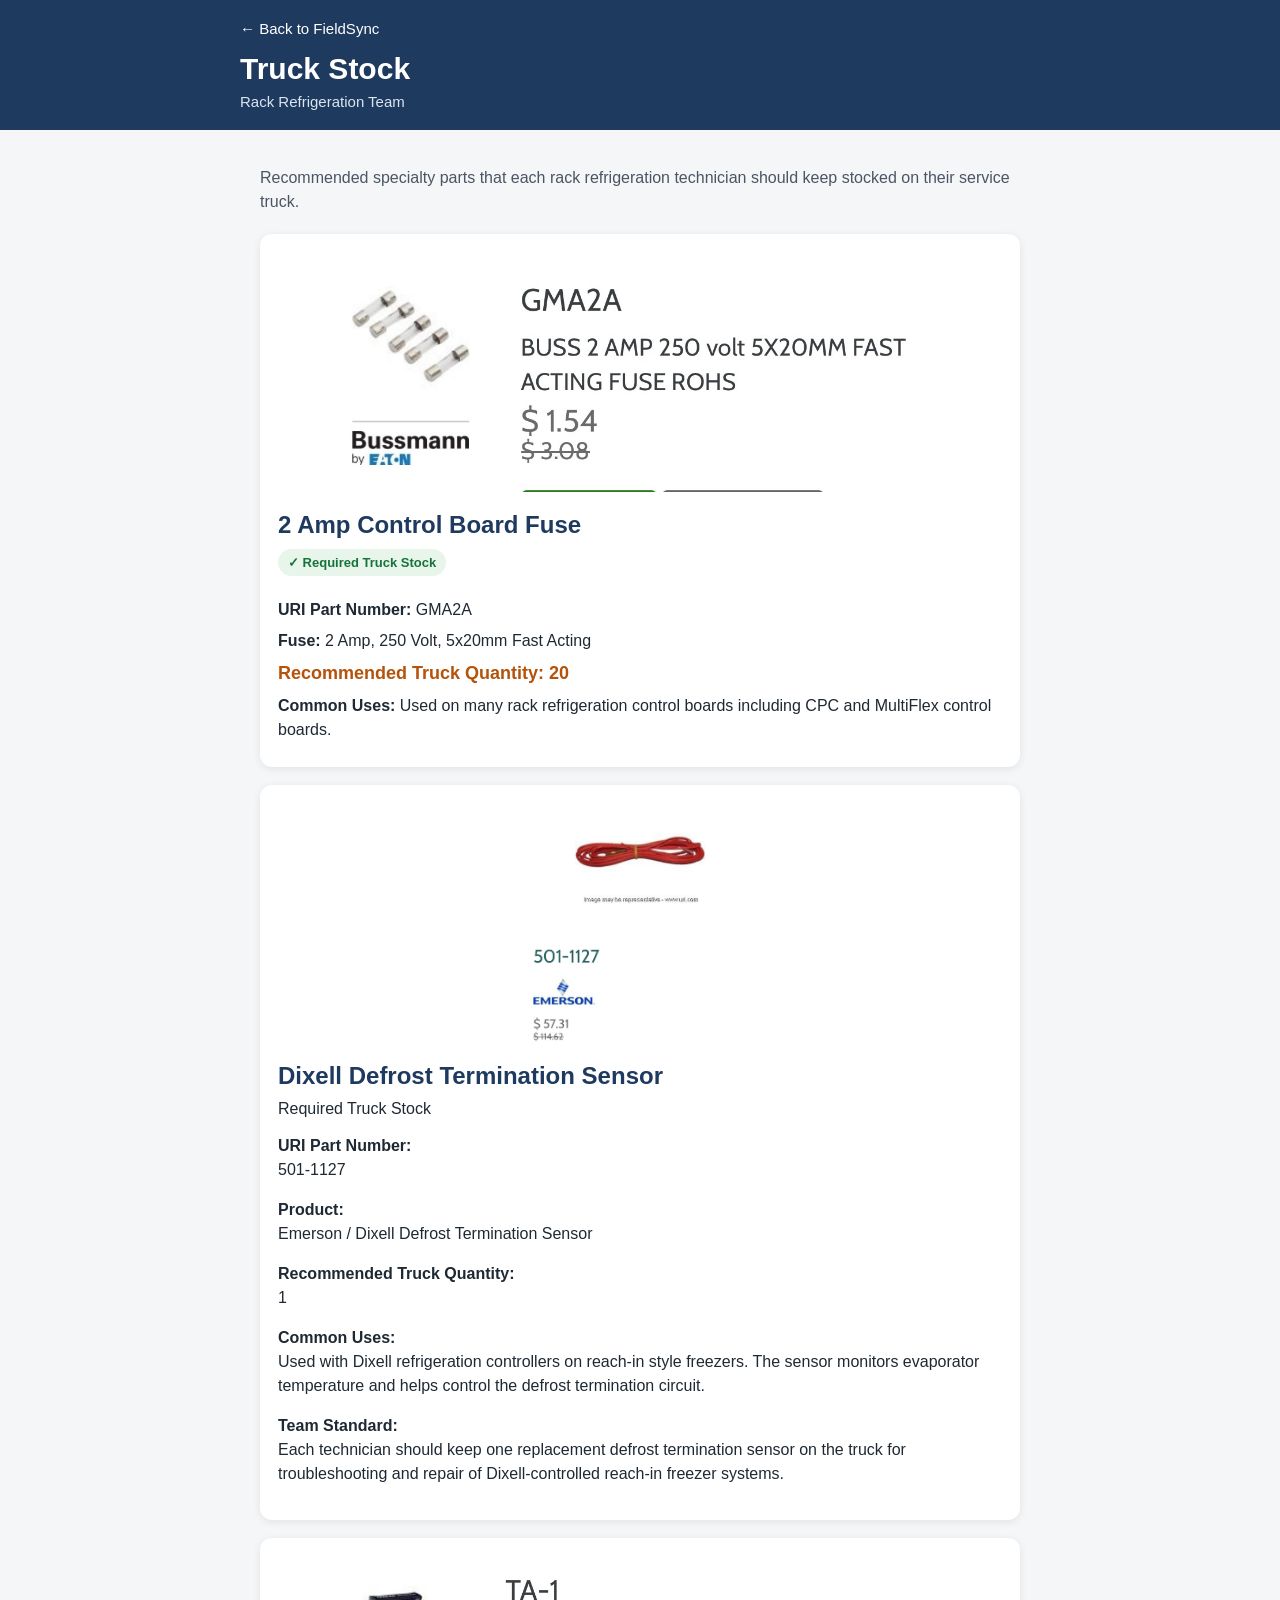
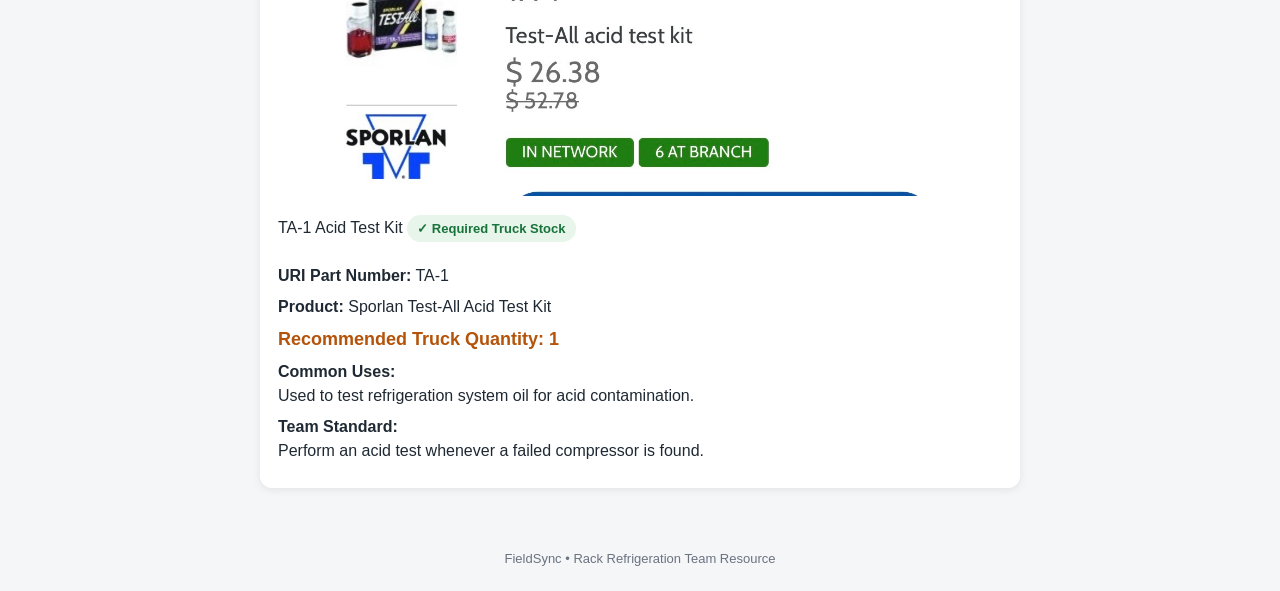
==== truck-stock.html @ 48ecdbd1 "Update truck-stock.html" ====
<!DOCTYPE html>
<html lang="en">
<head>
  <meta charset="UTF-8">
  <meta name="viewport" content="width=device-width, initial-scale=1.0">

  <title>Truck Stock | FieldSync</title>

  <style>
    * {
      box-sizing: border-box;
    }

    body {
      margin: 0;
      font-family: Arial, Helvetica, sans-serif;
      background: #f4f6f8;
      color: #1f2933;
    }

    header {
      background: #1f3a5f;
      color: white;
      padding: 20px;
    }

    .header-content {
      max-width: 800px;
      margin: auto;
    }

    .back-link {
      color: white;
      text-decoration: none;
      font-size: 15px;
      display: inline-block;
      margin-bottom: 15px;
    }

    h1 {
      margin: 0;
      font-size: 30px;
    }

    .subtitle {
      margin-top: 7px;
      margin-bottom: 0;
      color: #dbe5f0;
      font-size: 15px;
    }

    main {
      max-width: 800px;
      margin: auto;
      padding: 20px;
    }

    .intro {
      margin-bottom: 20px;
      line-height: 1.5;
      color: #4b5563;
    }

    .part-card {
      background: white;
      border-radius: 12px;
      padding: 18px;
      margin-bottom: 18px;
      box-shadow: 0 2px 8px rgba(0,0,0,0.08);
    }

    .part-image {
      width: 100%;
      max-height: 240px;
      object-fit: contain;
      border-radius: 8px;
      background: white;
      margin-bottom: 15px;
    }

    .part-title {
      margin: 0 0 10px 0;
      font-size: 24px;
      color: #1f3a5f;
    }

    .required {
      display: inline-block;
      background: #e7f5ea;
      color: #18733b;
      font-weight: bold;
      font-size: 13px;
      padding: 6px 10px;
      border-radius: 20px;
      margin-bottom: 15px;
    }

    .part-info {
      margin: 7px 0;
      line-height: 1.5;
    }

    .quantity {
      font-size: 18px;
      font-weight: bold;
      color: #b45309;
    }

    footer {
      text-align: center;
      padding: 25px;
      color: #6b7280;
      font-size: 13px;
    }
  </style>
</head>

<body>

  <header>
    <div class="header-content">

      <a class="back-link" href="index.html">
        ← Back to FieldSync
      </a>

      <h1>Truck Stock</h1>

      <p class="subtitle">
        Rack Refrigeration Team
      </p>

    </div>
  </header>


  <main>

    <p class="intro">
      Recommended specialty parts that each rack refrigeration technician
      should keep stocked on their service truck.
    </p>


    <!-- ========================================= -->
    <!-- GMA2A 2 AMP FUSE -->
    <!-- ========================================= -->

    <div class="part-card">

      <img
        class="part-image"
        src="IMG_2164.jpeg"
        alt="GMA2A 2 Amp Fuse"
        onerror="this.style.display='none';"
      >

      <h2 class="part-title">
        2 Amp Control Board Fuse
      </h2>

      <div class="required">
        ✓ Required Truck Stock
      </div>

      <p class="part-info">
        <strong>URI Part Number:</strong> GMA2A
      </p>

      <p class="part-info">
        <strong>Fuse:</strong> 2 Amp, 250 Volt, 5x20mm Fast Acting
      </p>

      <p class="part-info quantity">
        Recommended Truck Quantity: 20
      </p>

      <p class="part-info">
        <strong>Common Uses:</strong>
        Used on many rack refrigeration control boards including
        CPC and MultiFlex control boards.
      </p>

    </div>


    <!-- ADD FUTURE PARTS BELOW THIS LINE -->
    
    <div class="part-card">

  <img
    class="part-image"
    src="IMG_2222.jpeg"
    alt="501-1127 Dixell Defrost Termination Sensor"
    onerror="this.style.display='none';"
  >

  <h2 class="part-title">Dixell Defrost Termination Sensor</h2>

  <div class="required-badge">Required Truck Stock</div>

  <div class="part-info">

    <p>
      <strong>URI Part Number:</strong><br>
      501-1127
    </p>

    <p>
      <strong>Product:</strong><br>
      Emerson / Dixell Defrost Termination Sensor
    </p>

    <p>
      <strong>Recommended Truck Quantity:</strong><br>
      1
    </p>

    <p>
      <strong>Common Uses:</strong><br>
      Used with Dixell refrigeration controllers on reach-in style freezers.
      The sensor monitors evaporator temperature and helps control the
      defrost termination circuit.
    </p>

    <p>
      <strong>Team Standard:</strong><br>
      Each technician should keep one replacement defrost termination
      sensor on the truck for troubleshooting and repair of Dixell-controlled
      reach-in freezer systems.
    </p>

  </div>

</div>
    
    <div class="part-card">

    <img class="part-image"
         src="IMG_2170.jpeg?v=2"
         alt="Sporlan TA-1 Acid Test Kit"
        

    <h2 class="part-title">TA-1 Acid Test Kit</h2>

    <div class="required">✓ Required Truck Stock</div>

    <p class="part-info">
        <strong>URI Part Number:</strong> TA-1
    </p>

    <p class="part-info">
        <strong>Product:</strong> Sporlan Test-All Acid Test Kit
    </p>

    <p class="part-info quantity">
        Recommended Truck Quantity: 1
    </p>

    <p class="part-info">
        <strong>Common Uses:</strong><br>
        Used to test refrigeration system oil for acid contamination.
    </p>

    <p class="part-info">
        <strong>Team Standard:</strong><br>
        Perform an acid test whenever a failed compressor is found.
    </p>

</div>


  </main>


  <footer>
    FieldSync • Rack Refrigeration Team Resource
  </footer>

</body>
</html>
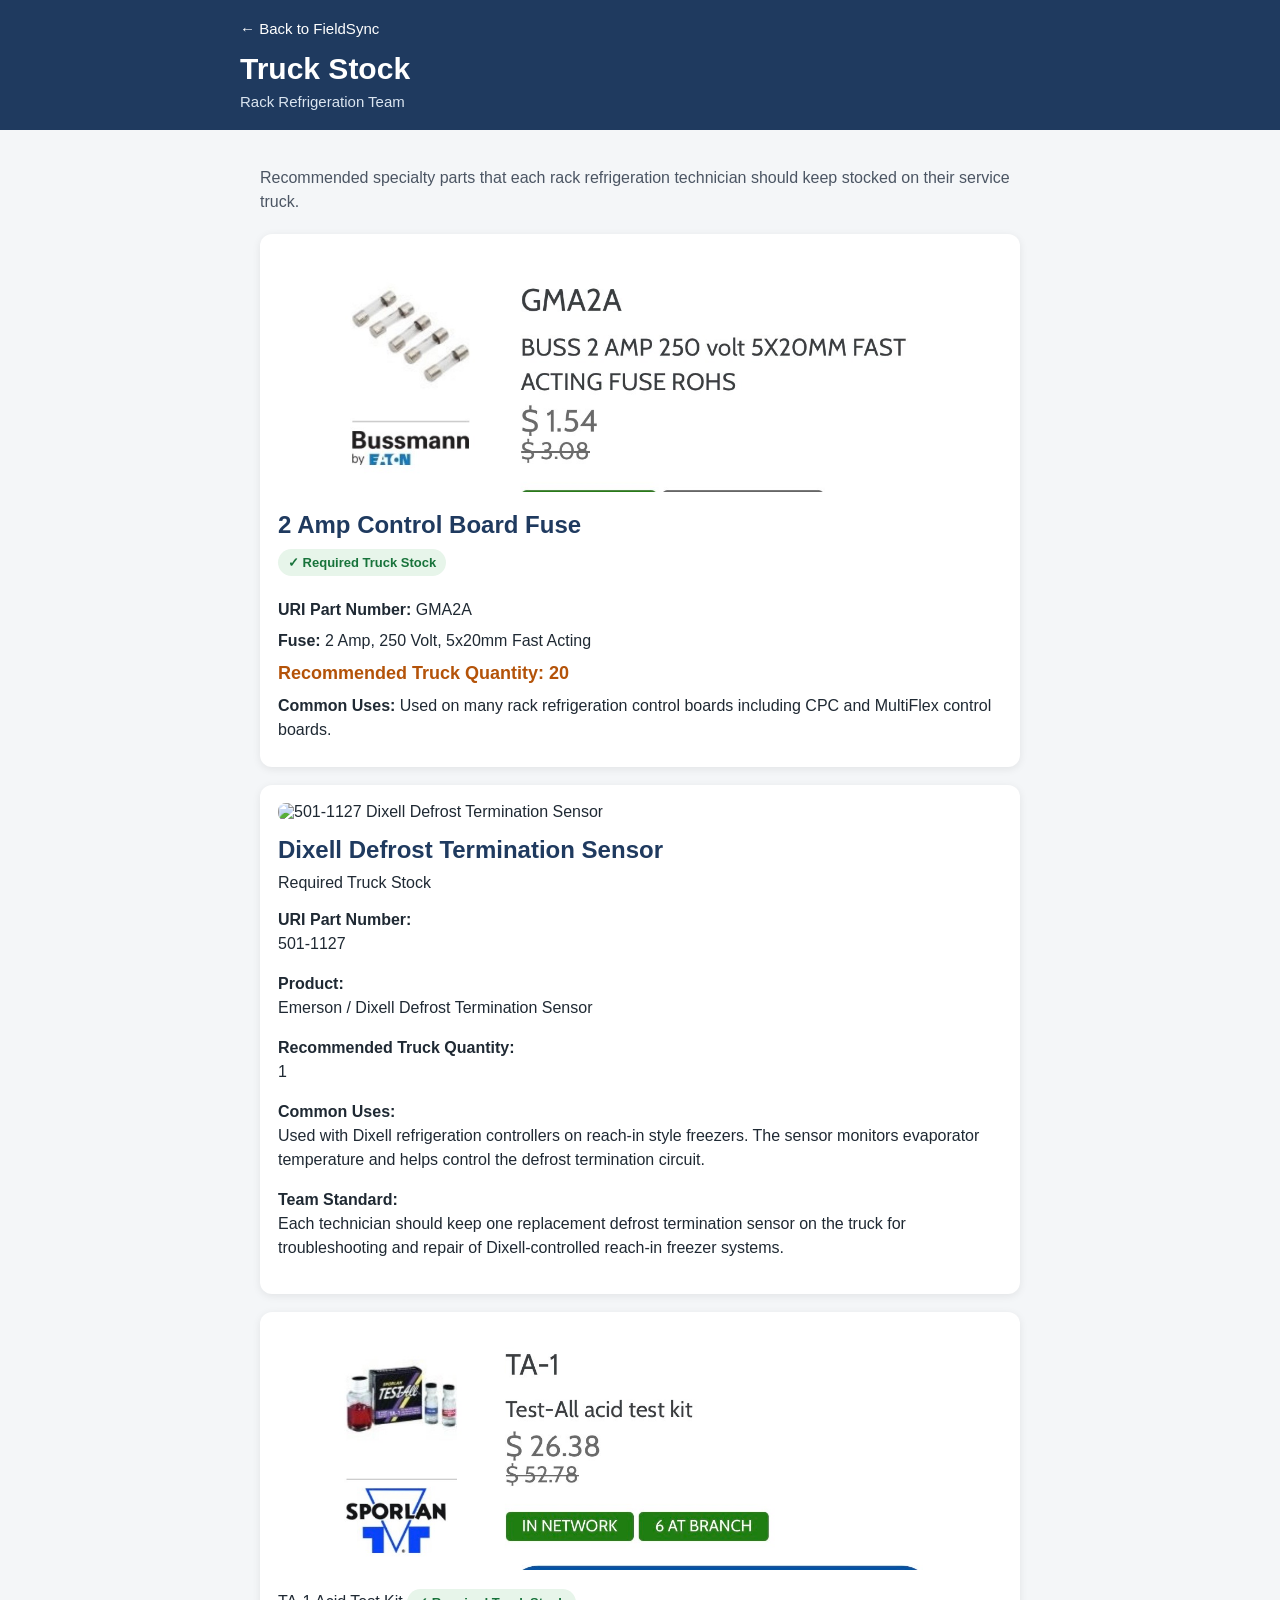
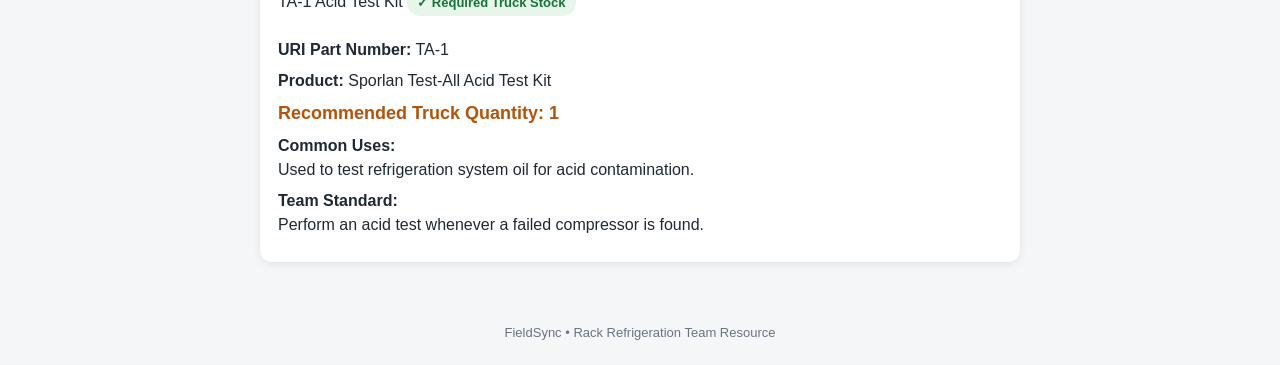
==== commit d9d1f00d: "Update truck-stock.html" ====
--- a/truck-stock.html
+++ b/truck-stock.html
@@ -189,11 +189,10 @@
     <div class="part-card">
 
   <img
-    class="part-image"
-    src="IMG_2222.jpeg"
-    alt="501-1127 Dixell Defrost Termination Sensor"
-    onerror="this.style.display='none';"
-  >
+  class="part-image"
+  src="https://raw.githubusercontent.com/KeithJuett/FieldSync/main/IMG_2222.jpeg"
+  alt="501-1127 Dixell Defrost Termination Sensor"
+>
 
   <h2 class="part-title">Dixell Defrost Termination Sensor</h2>
 
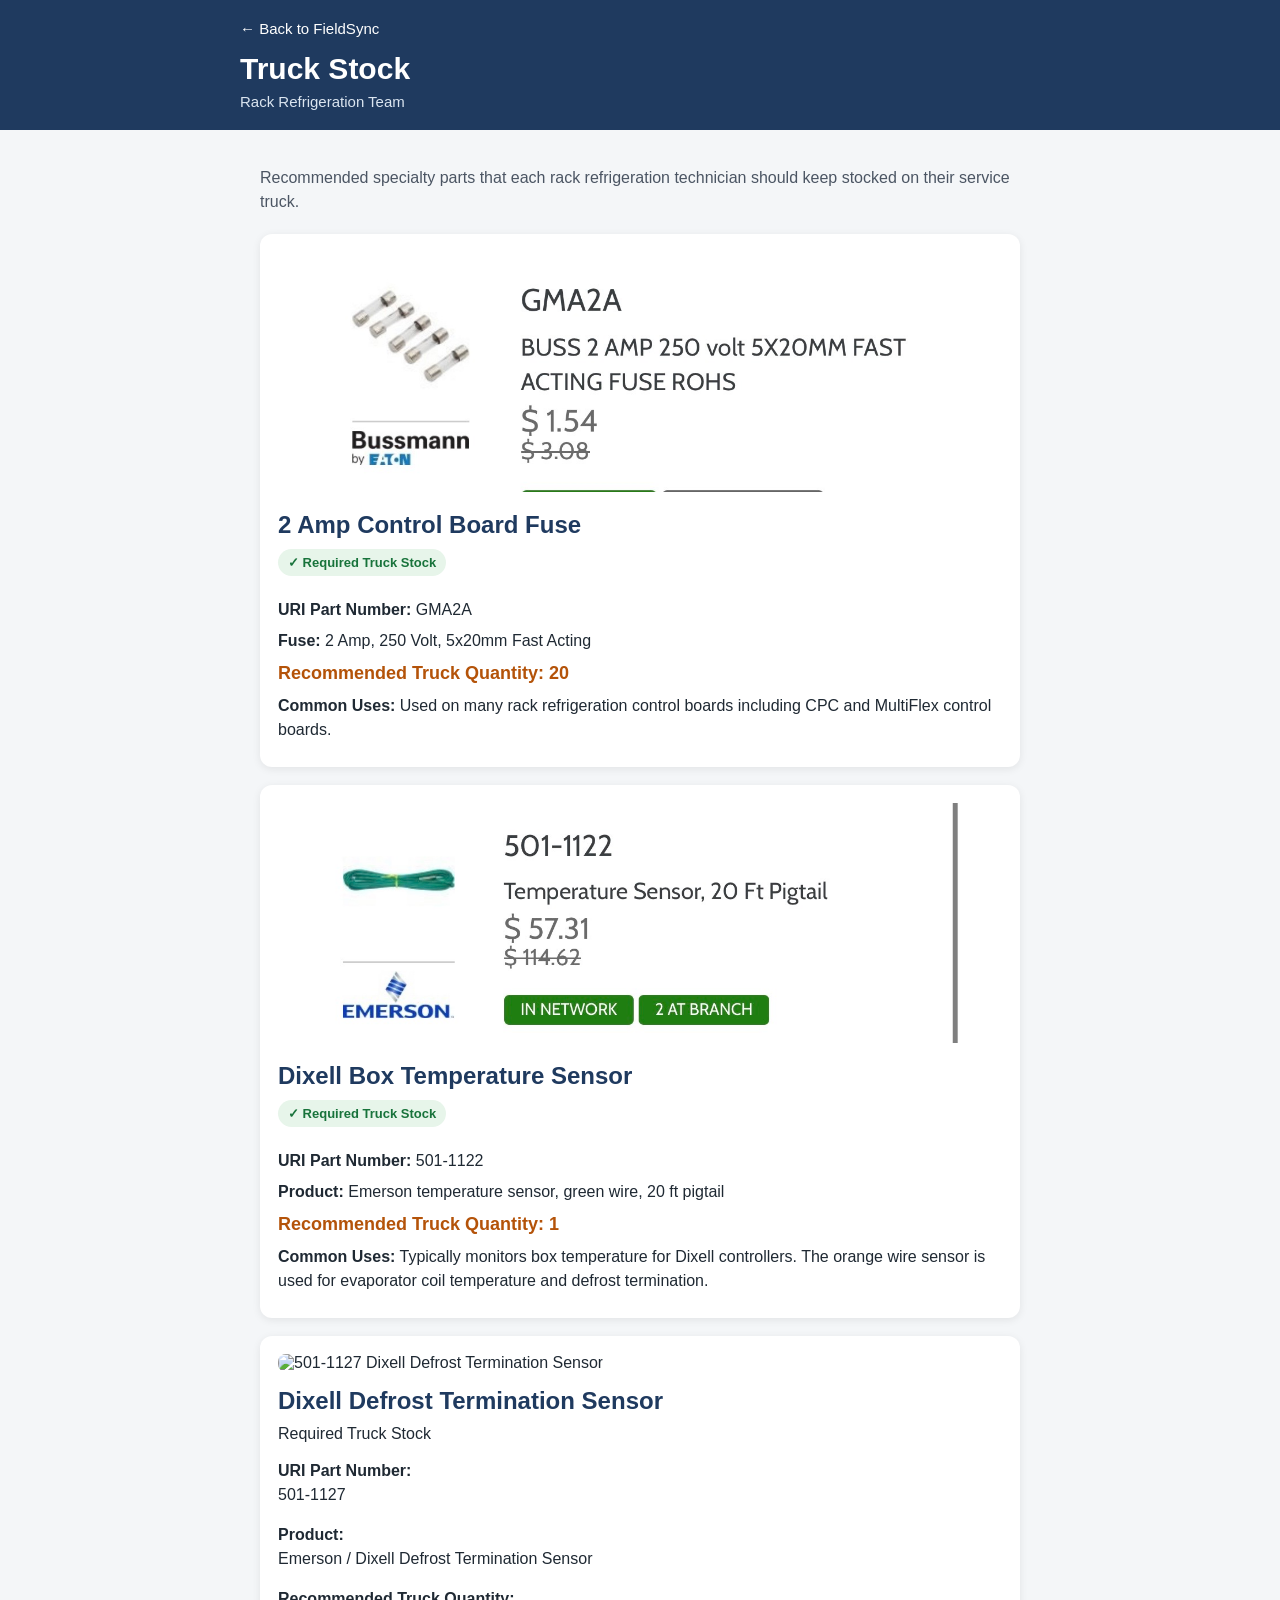
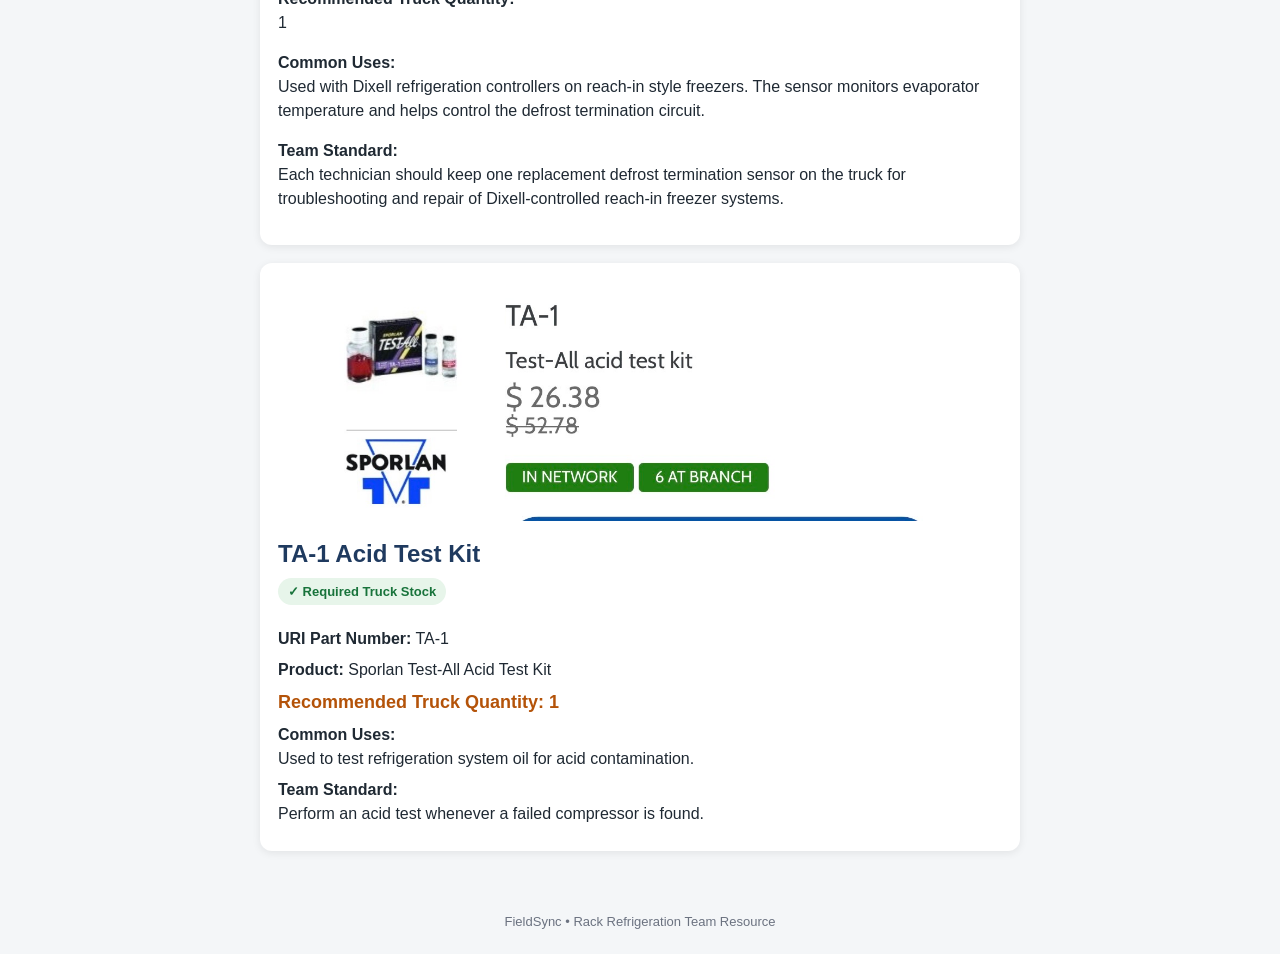
==== commit 40f23964: "Add Dixell box temperature sensor to truck stock" ====
--- a/truck-stock.html
+++ b/truck-stock.html
@@ -185,6 +185,19 @@
 
 
     <!-- ADD FUTURE PARTS BELOW THIS LINE -->
+
+    <!-- 501-1122 GREEN WIRE BOX TEMPERATURE SENSOR -->
+    <div class="part-card">
+      <img class="part-image" src="IMG_2226.jpg" alt="Emerson 501-1122 green wire temperature sensor, 20 foot pigtail">
+      <h2 class="part-title">Dixell Box Temperature Sensor</h2>
+      <div class="required">✓ Required Truck Stock</div>
+      <p class="part-info"><strong>URI Part Number:</strong> 501-1122</p>
+      <p class="part-info"><strong>Product:</strong> Emerson temperature sensor, green wire, 20 ft pigtail</p>
+      <p class="part-info quantity">Recommended Truck Quantity: 1</p>
+      <p class="part-info"><strong>Common Uses:</strong> Typically monitors box temperature for Dixell controllers. The orange wire sensor is used for evaporator coil temperature and defrost termination.</p>
+    </div>
+
+
     
     <div class="part-card">
 
@@ -238,7 +251,8 @@
     <img class="part-image"
          src="IMG_2170.jpeg?v=2"
          alt="Sporlan TA-1 Acid Test Kit"
-        
+    >
+
 
     <h2 class="part-title">TA-1 Acid Test Kit</h2>
 
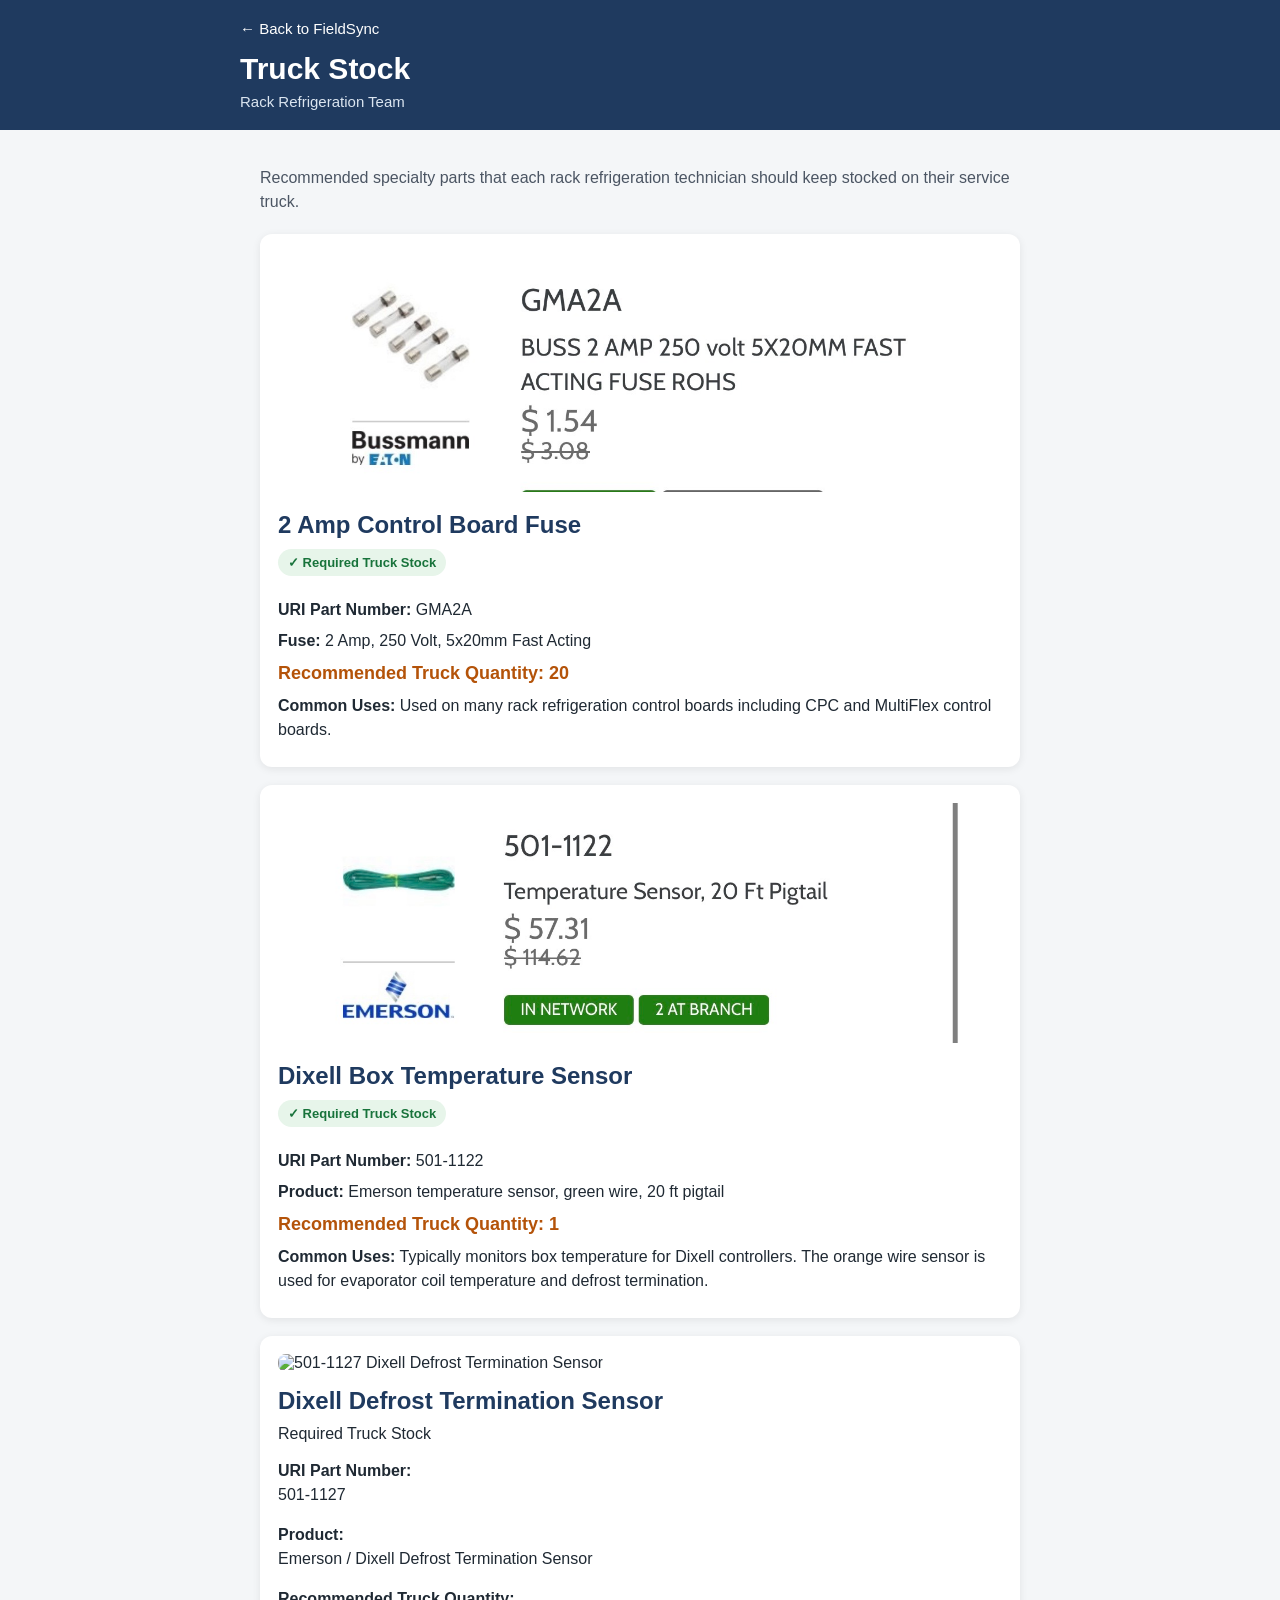
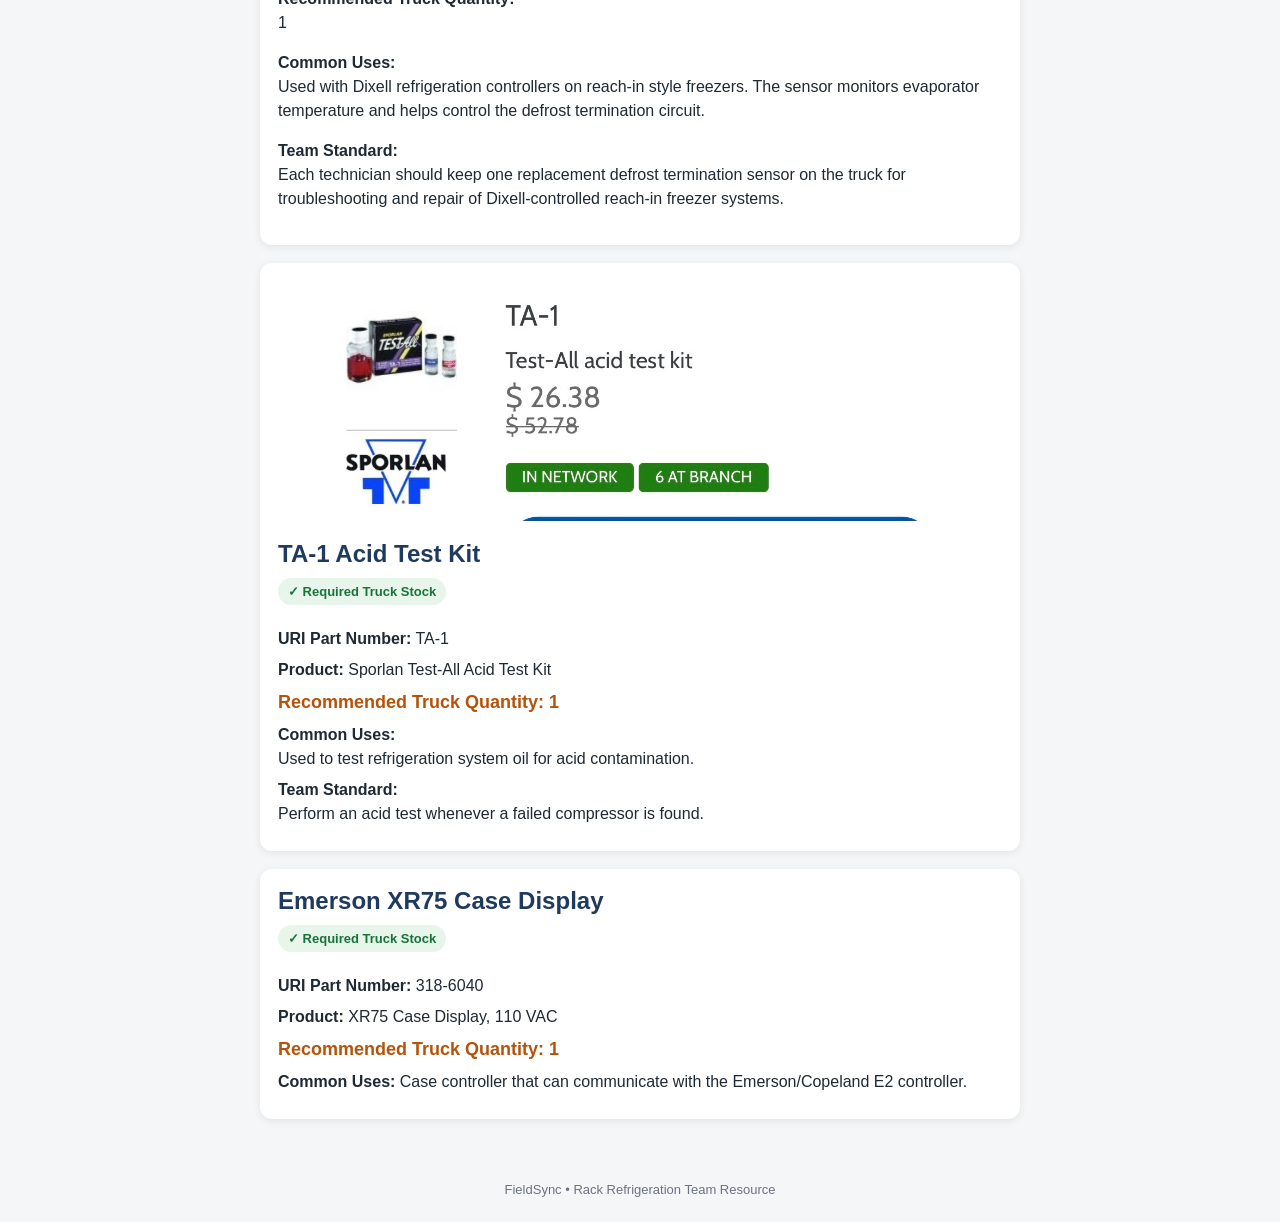
==== commit 2e30dc2d: "Add Emerson XR75 case display to truck stock" ====
--- a/truck-stock.html
+++ b/truck-stock.html
@@ -283,6 +283,17 @@
 </div>
 
 
+    <!-- EMERSON XR75 CASE DISPLAY -->
+    <div class="part-card">
+      <h2 class="part-title">Emerson XR75 Case Display</h2>
+      <div class="required">✓ Required Truck Stock</div>
+      <p class="part-info"><strong>URI Part Number:</strong> 318-6040</p>
+      <p class="part-info"><strong>Product:</strong> XR75 Case Display, 110 VAC</p>
+      <p class="part-info quantity">Recommended Truck Quantity: 1</p>
+      <p class="part-info"><strong>Common Uses:</strong> Case controller that can communicate with the Emerson/Copeland E2 controller.</p>
+    </div>
+
+
   </main>
 
 
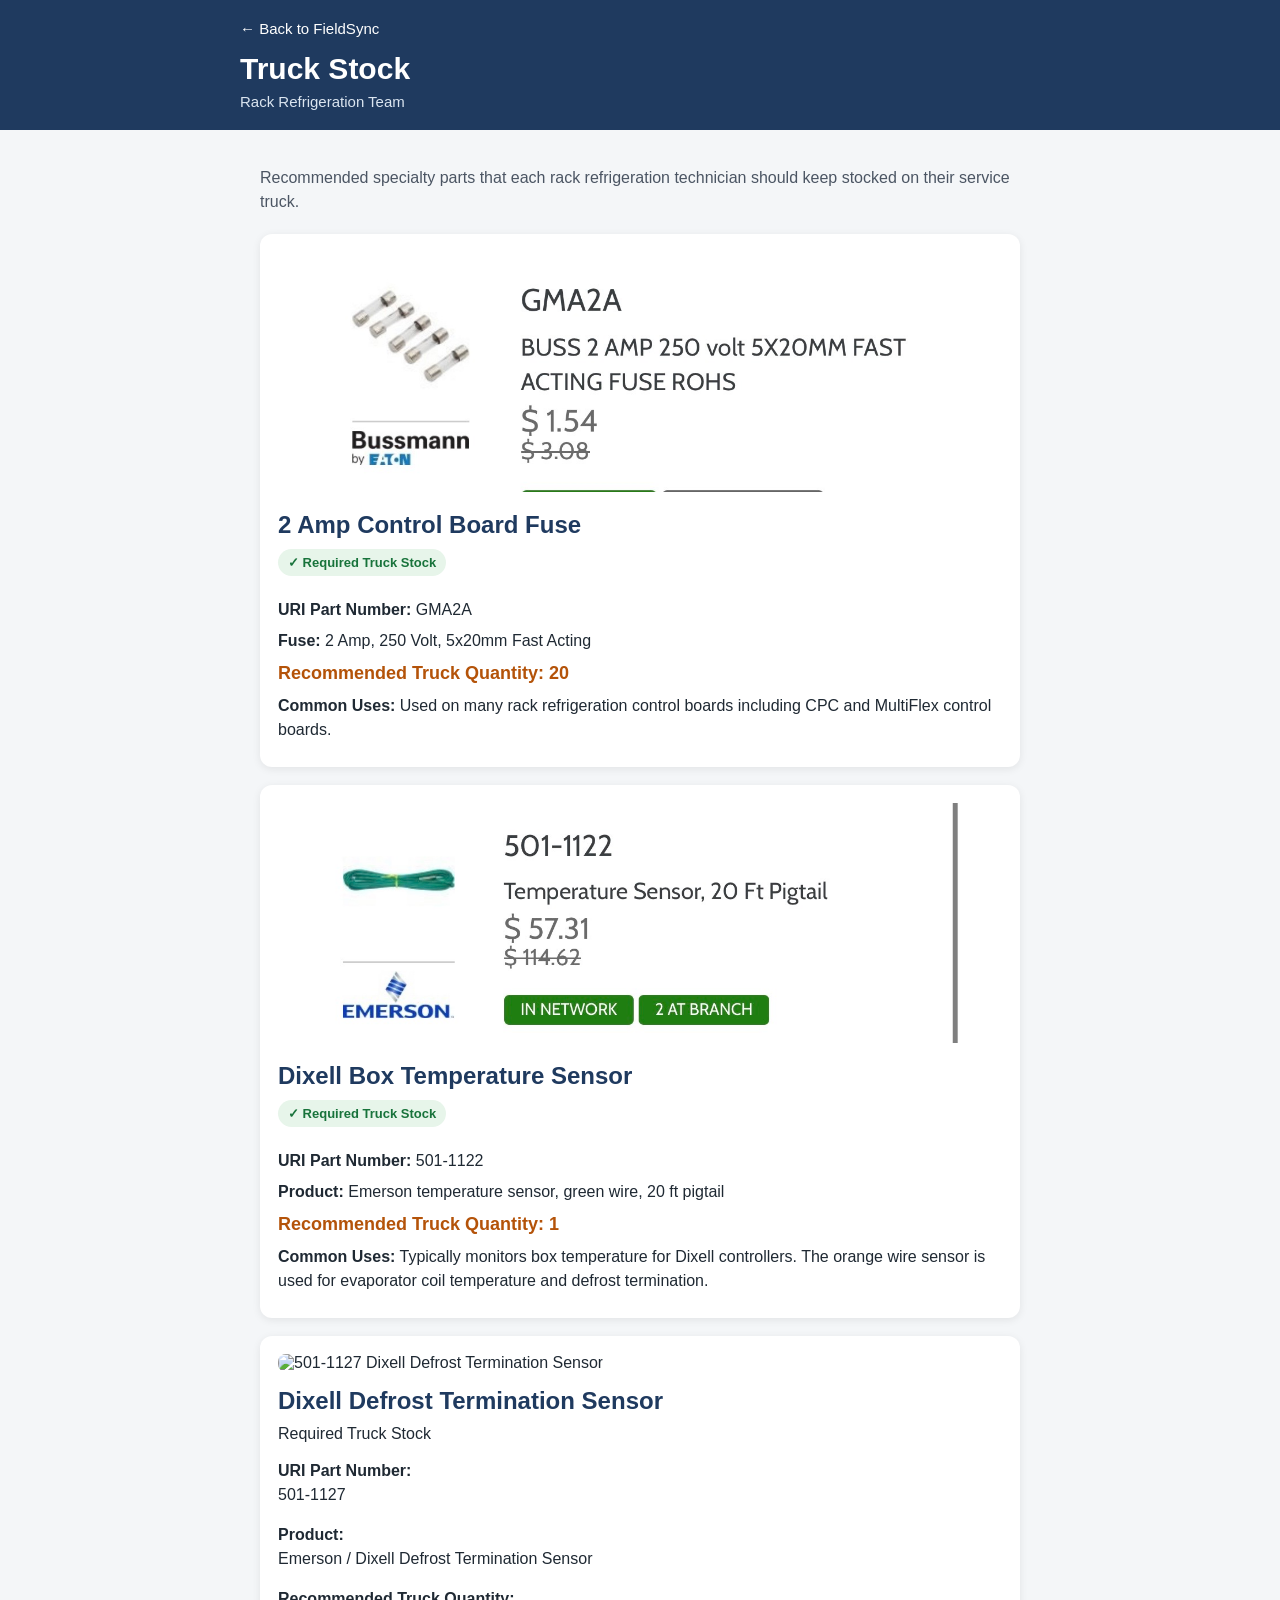
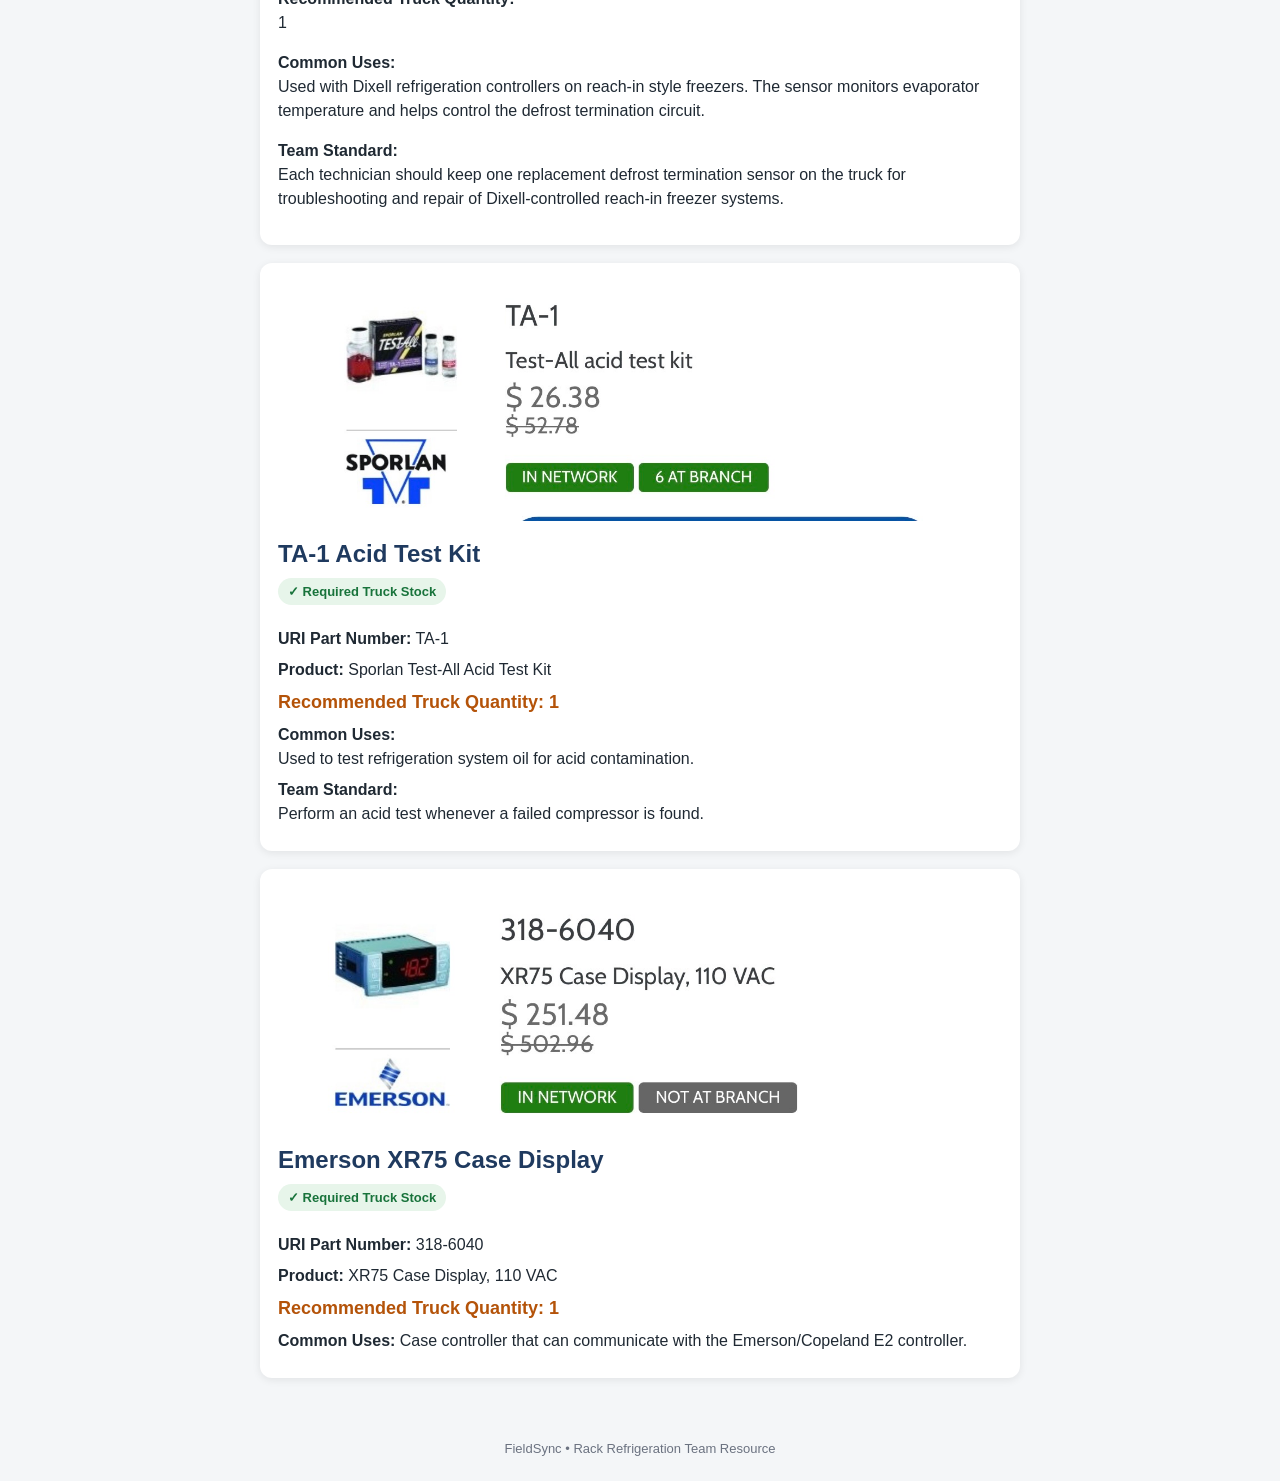
==== commit 7d68f139: "Show XR75 photo on truck stock page" ====
--- a/truck-stock.html
+++ b/truck-stock.html
@@ -285,6 +285,7 @@
 
     <!-- EMERSON XR75 CASE DISPLAY -->
     <div class="part-card">
+      <img class="part-image" src="IMG_2311.jpg" alt="Emerson XR75 Case Display, URI part 318-6040">
       <h2 class="part-title">Emerson XR75 Case Display</h2>
       <div class="required">✓ Required Truck Stock</div>
       <p class="part-info"><strong>URI Part Number:</strong> 318-6040</p>
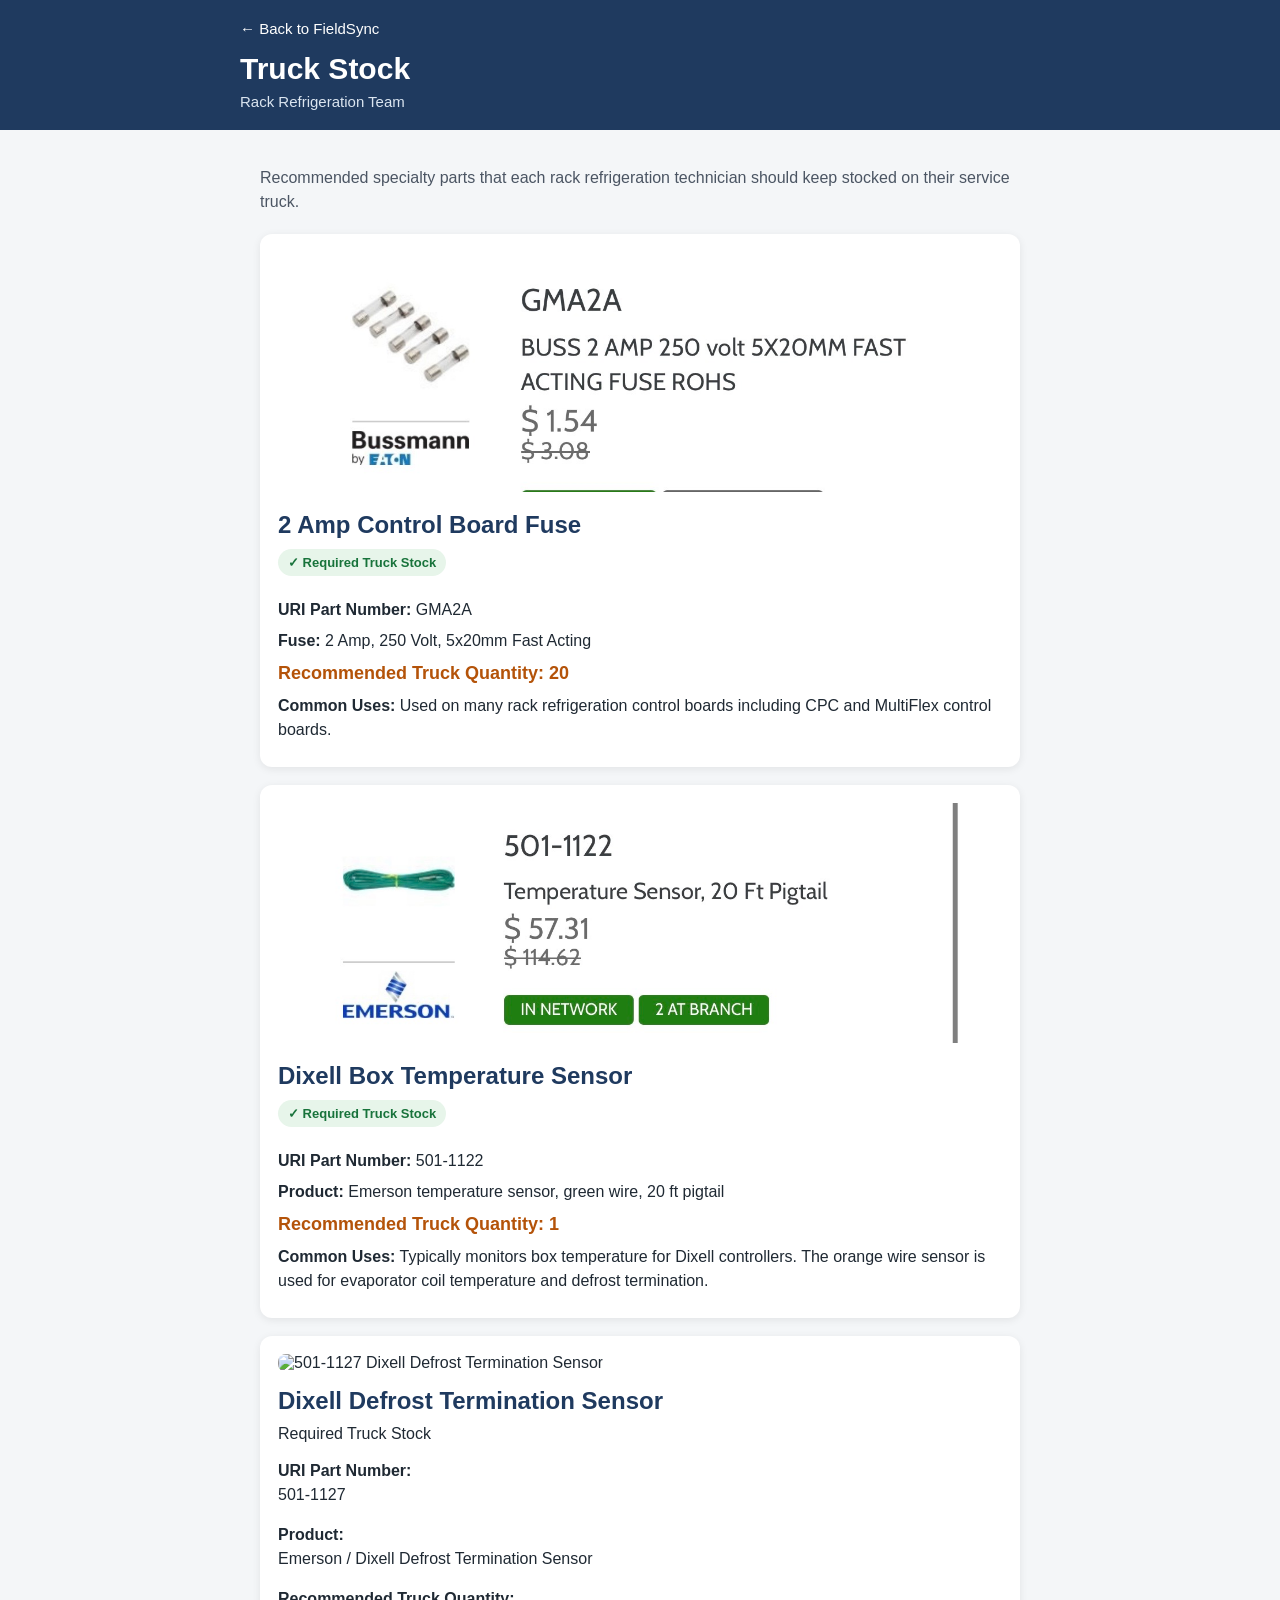
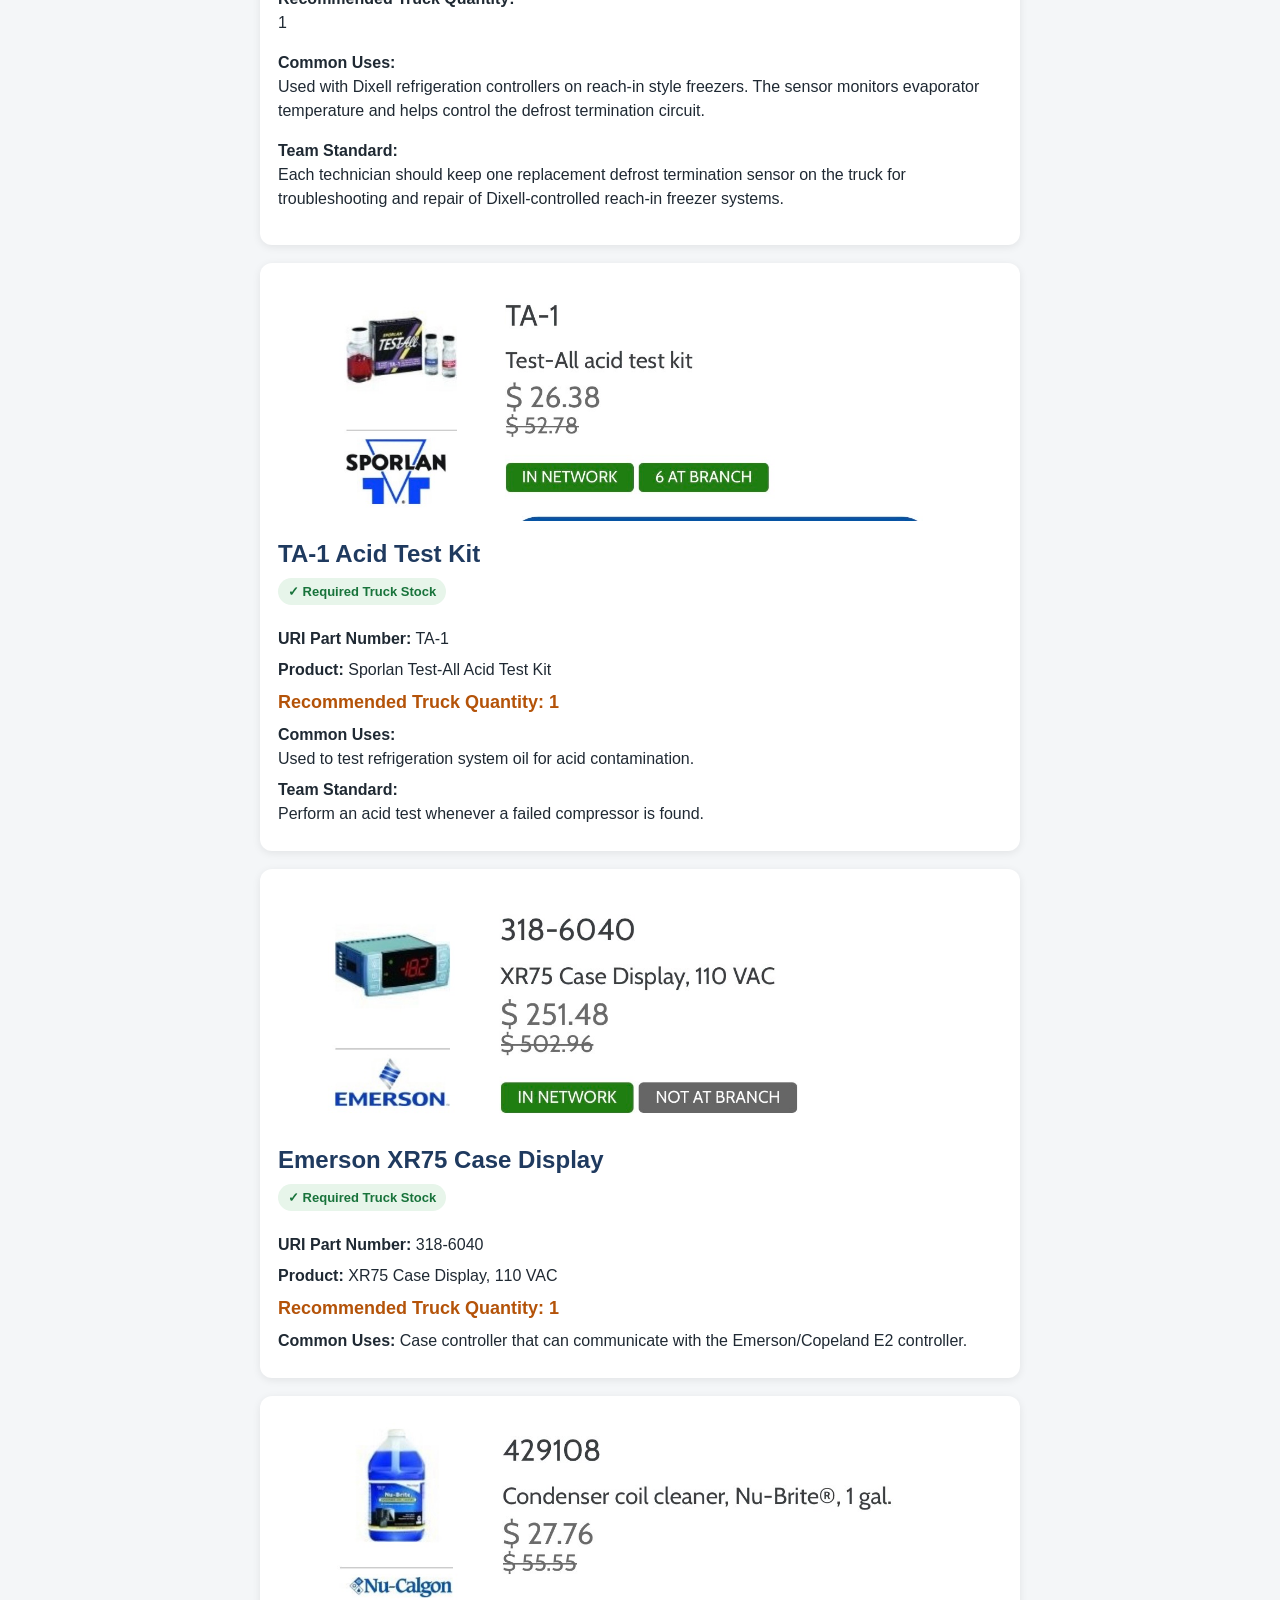
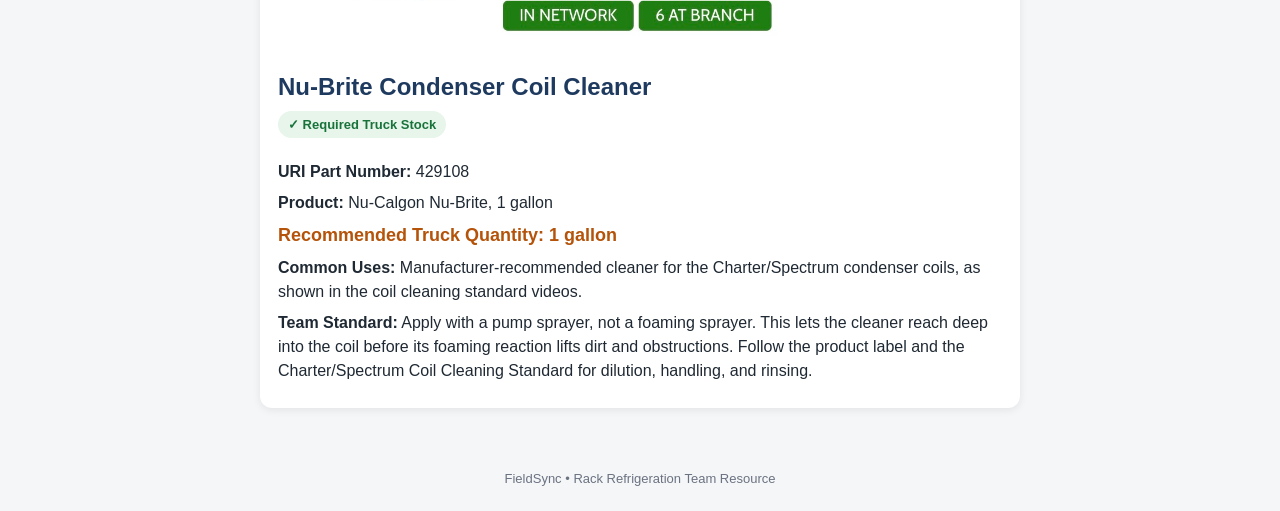
==== commit a46b6a27: "Add Nu-Brite cleaner and pump sprayer standard" ====
--- a/truck-stock.html
+++ b/truck-stock.html
@@ -293,6 +293,18 @@
       <p class="part-info quantity">Recommended Truck Quantity: 1</p>
       <p class="part-info"><strong>Common Uses:</strong> Case controller that can communicate with the Emerson/Copeland E2 controller.</p>
     </div>
+    <!-- NU-CALGON NU-BRITE CONDENSER COIL CLEANER -->
+    <div class="part-card">
+      <img class="part-image" src="IMG_2312.jpg" alt="Nu-Calgon Nu-Brite condenser coil cleaner, one gallon">
+      <h2 class="part-title">Nu-Brite Condenser Coil Cleaner</h2>
+      <div class="required">✓ Required Truck Stock</div>
+      <p class="part-info"><strong>URI Part Number:</strong> 429108</p>
+      <p class="part-info"><strong>Product:</strong> Nu-Calgon Nu-Brite, 1 gallon</p>
+      <p class="part-info quantity">Recommended Truck Quantity: 1 gallon</p>
+      <p class="part-info"><strong>Common Uses:</strong> Manufacturer-recommended cleaner for the Charter/Spectrum condenser coils, as shown in the coil cleaning standard videos.</p>
+      <p class="part-info"><strong>Team Standard:</strong> Apply with a pump sprayer, not a foaming sprayer. This lets the cleaner reach deep into the coil before its foaming reaction lifts dirt and obstructions. Follow the product label and the Charter/Spectrum Coil Cleaning Standard for dilution, handling, and rinsing.</p>
+    </div>
+
 
 
   </main>
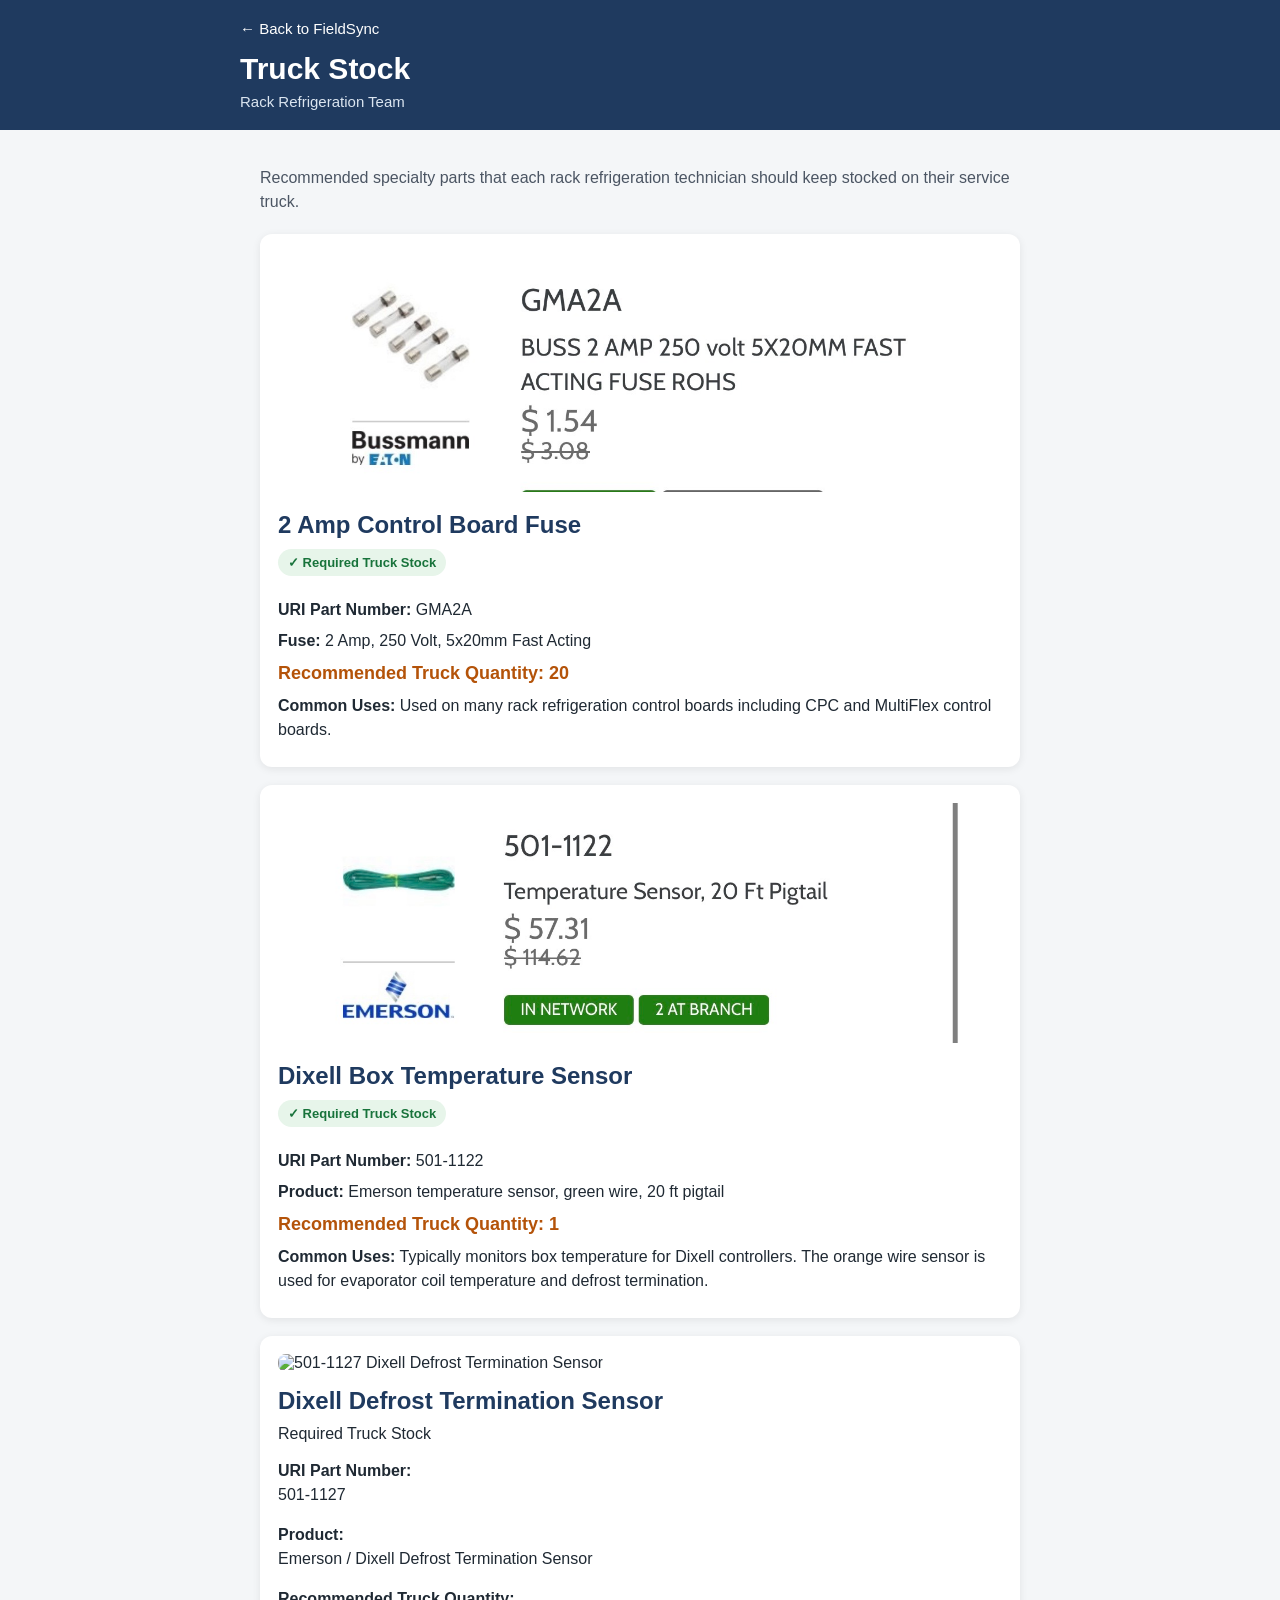
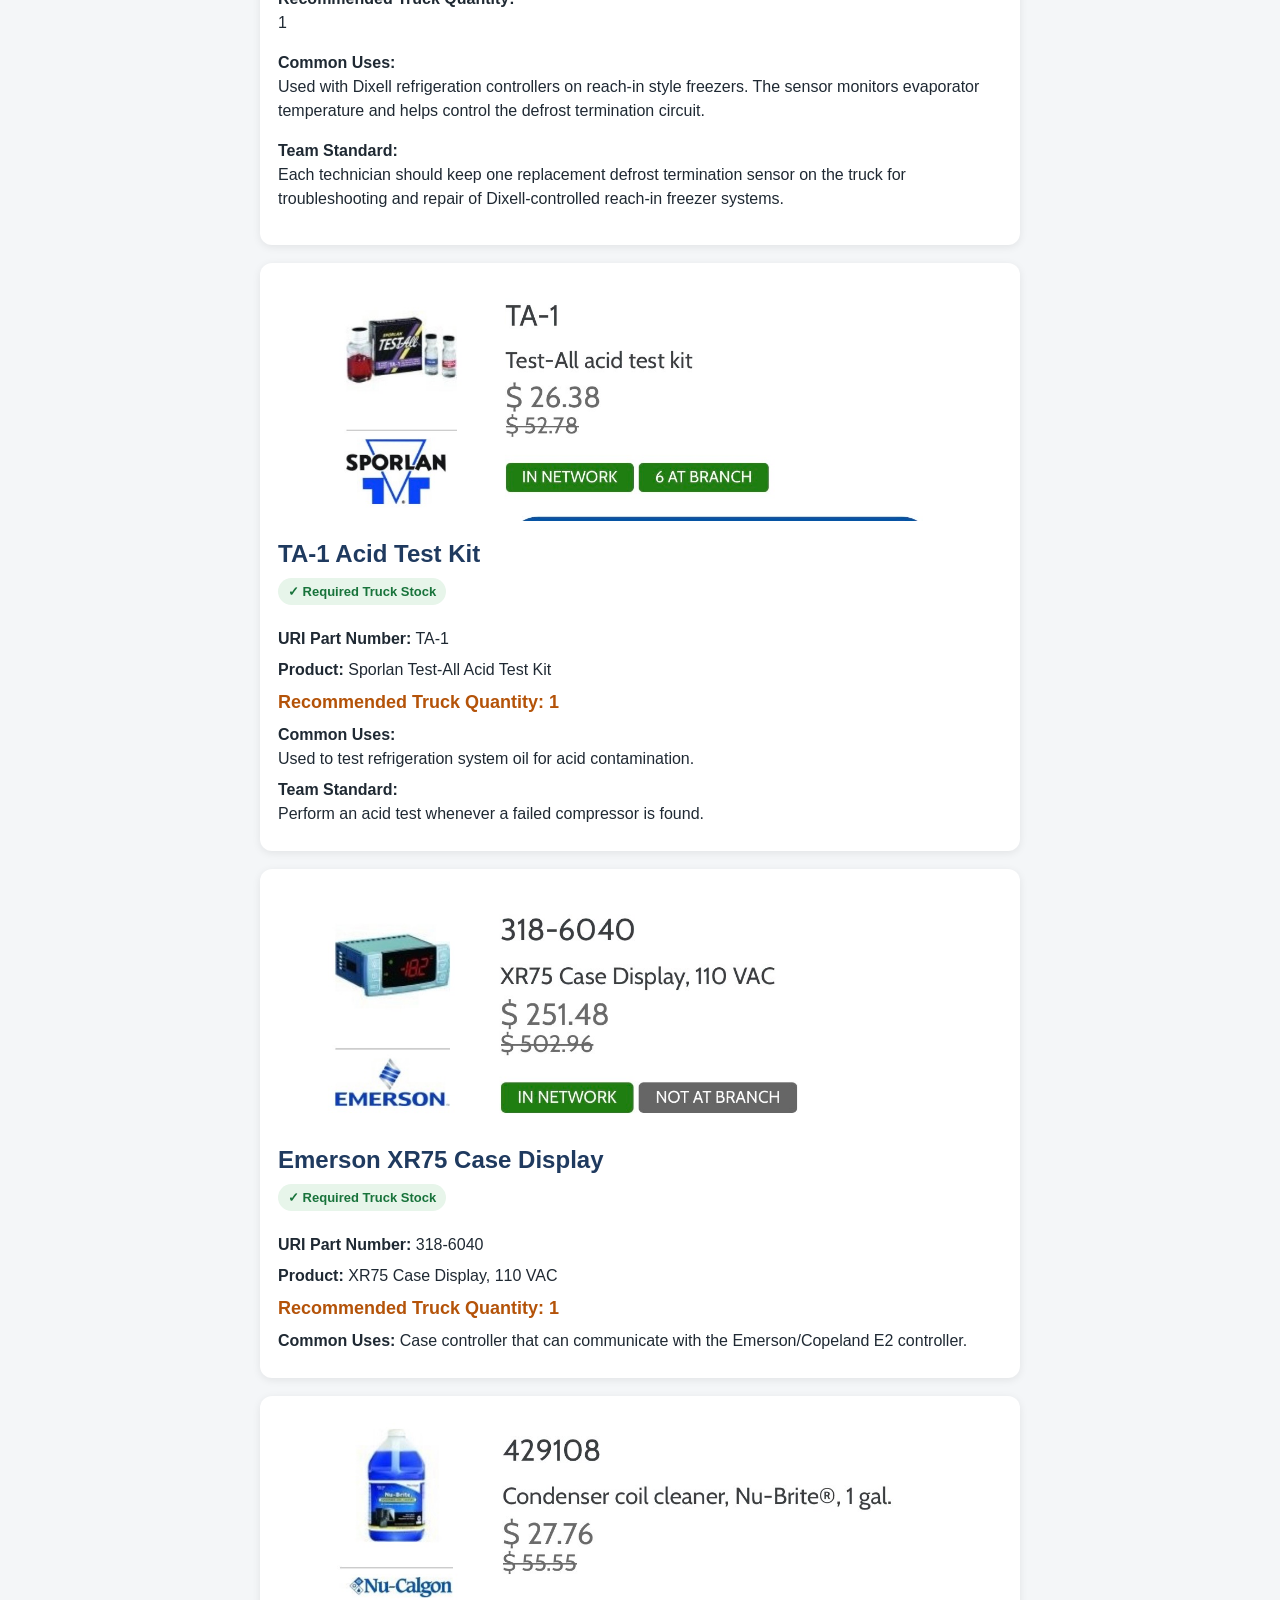
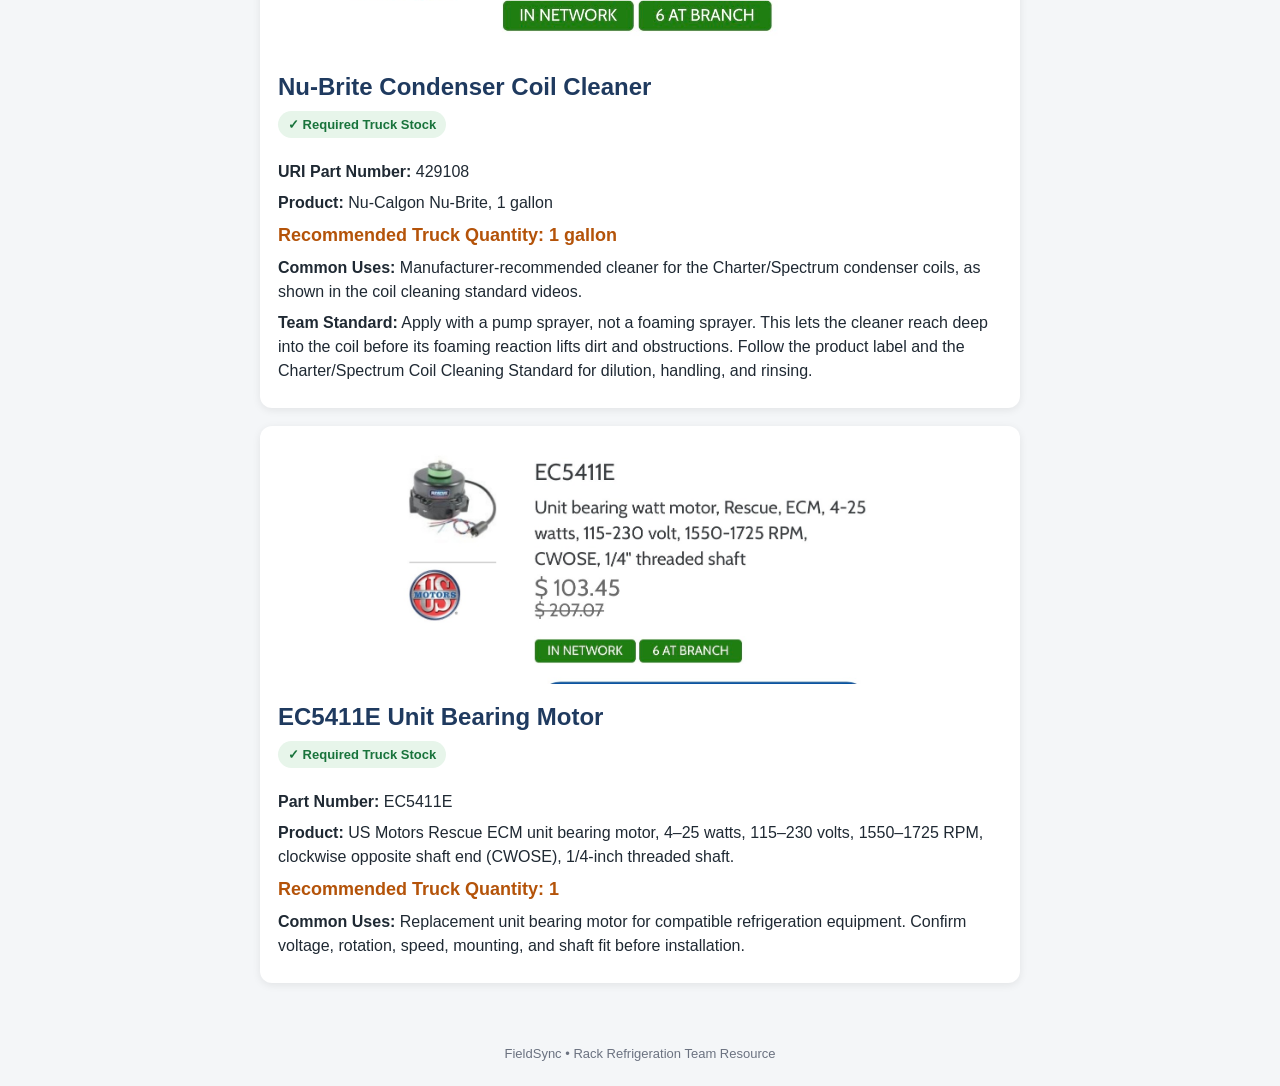
==== commit 9da5504b: "Add EC5411E unit bearing motor to truck stock" ====
--- a/truck-stock.html
+++ b/truck-stock.html
@@ -305,6 +305,19 @@
       <p class="part-info"><strong>Team Standard:</strong> Apply with a pump sprayer, not a foaming sprayer. This lets the cleaner reach deep into the coil before its foaming reaction lifts dirt and obstructions. Follow the product label and the Charter/Spectrum Coil Cleaning Standard for dilution, handling, and rinsing.</p>
     </div>
 
+    <!-- US MOTORS RESCUE EC5411E UNIT BEARING MOTOR -->
+    <div class="part-card">
+      <img class="part-image" src="IMG_2336.jpeg" alt="US Motors Rescue EC5411E unit bearing ECM motor">
+      <h2 class="part-title">EC5411E Unit Bearing Motor</h2>
+      <div class="required">✓ Required Truck Stock</div>
+      <p class="part-info"><strong>Part Number:</strong> EC5411E</p>
+      <p class="part-info"><strong>Product:</strong> US Motors Rescue ECM unit bearing motor, 4–25 watts, 115–230 volts, 1550–1725 RPM, clockwise opposite shaft end (CWOSE), 1/4-inch threaded shaft.</p>
+      <p class="part-info quantity">Recommended Truck Quantity: 1</p>
+      <p class="part-info"><strong>Common Uses:</strong> Replacement unit bearing motor for compatible refrigeration equipment. Confirm voltage, rotation, speed, mounting, and shaft fit before installation.</p>
+    </div>
+
+
+
 
 
   </main>
